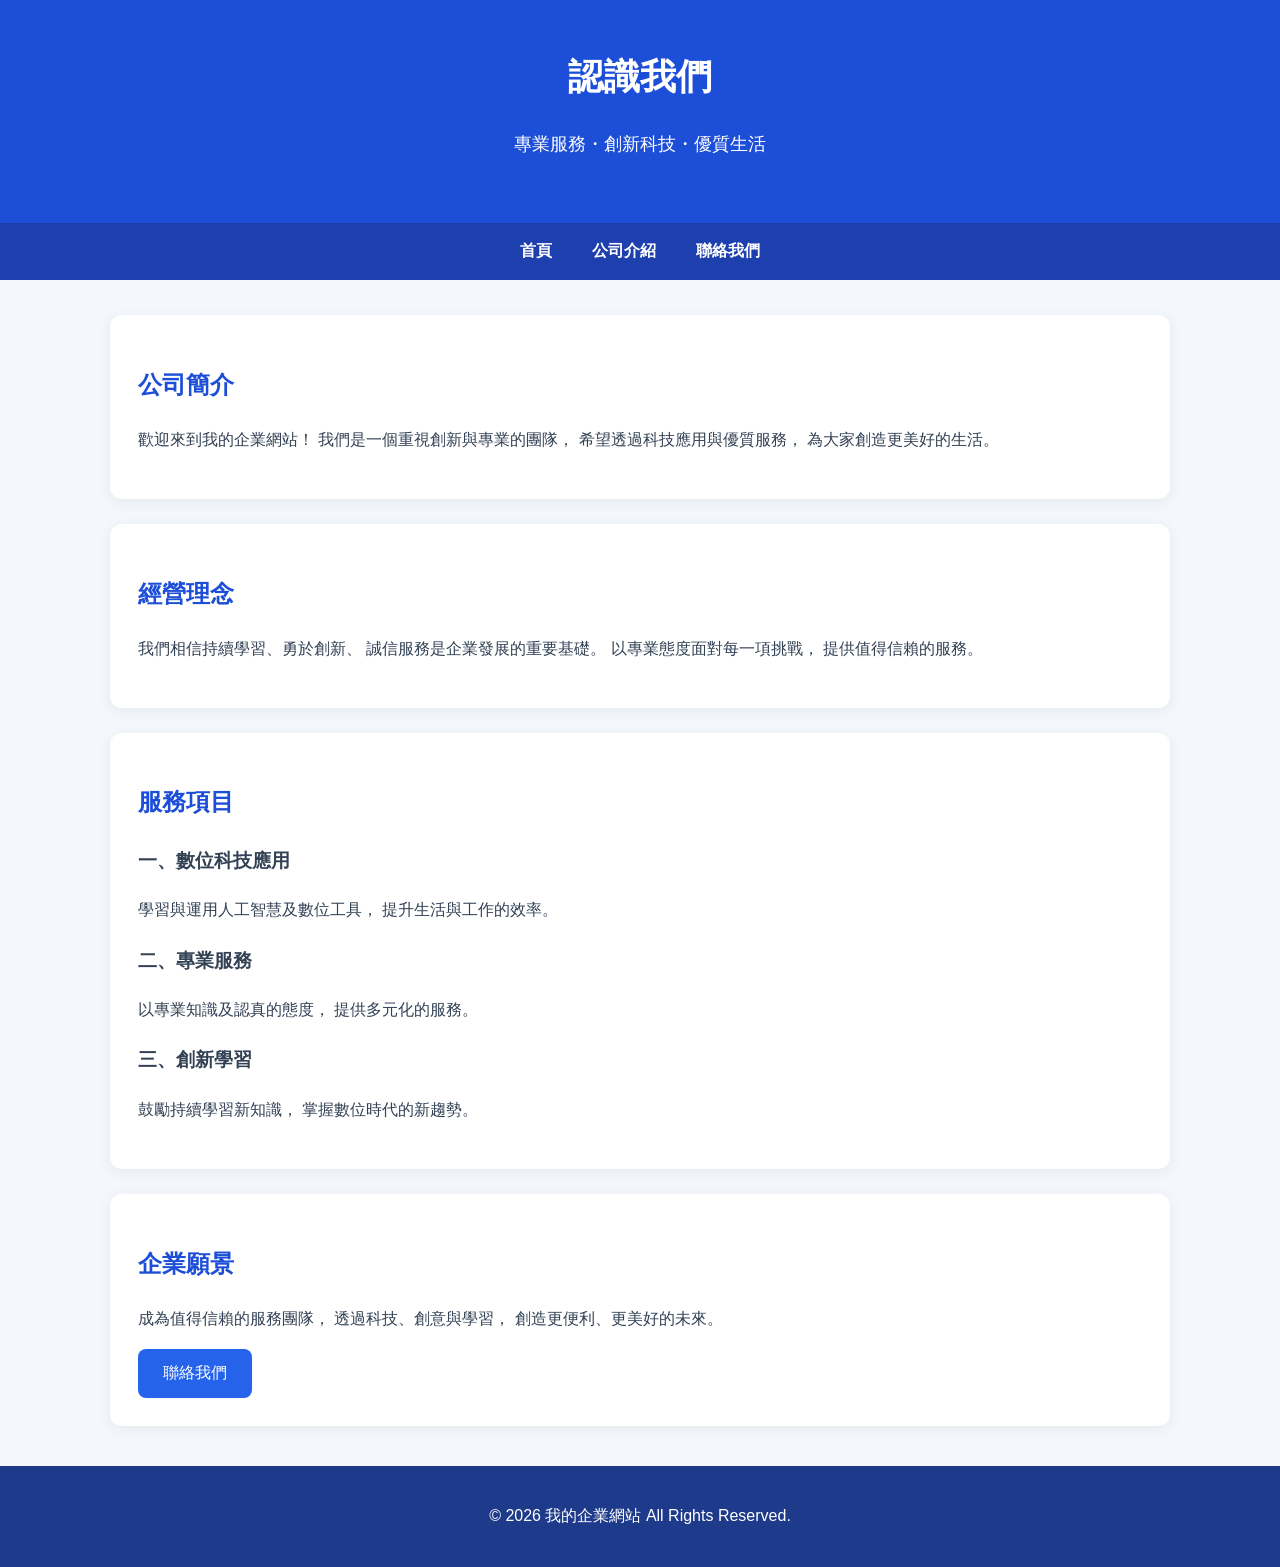
==== about.html @ f69230e0 "Create about.html" ====
<!DOCTYPE html>
<html lang="zh-Hant">

<head>
  <meta charset="UTF-8">
  <meta name="viewport" content="width=device-width, initial-scale=1.0">

  <title>公司介紹｜我的企業網站</title>

  <link rel="stylesheet" href="style.css">
</head>

<body>

  <!-- 網站標題 -->
  <header>
    <h1>認識我們</h1>
    <p>專業服務・創新科技・優質生活</p>
  </header>

  <!-- 導覽選單 -->
  <nav>
    <a href="index.html">首頁</a>
    <a href="about.html">公司介紹</a>
    <a href="contact.html">聯絡我們</a>
  </nav>

  <main class="container">

    <!-- 公司簡介 -->
    <section class="card">
      <h2>公司簡介</h2>

      <p>
        歡迎來到我的企業網站！
        我們是一個重視創新與專業的團隊，
        希望透過科技應用與優質服務，
        為大家創造更美好的生活。
      </p>
    </section>

    <!-- 經營理念 -->
    <section class="card">
      <h2>經營理念</h2>

      <p>
        我們相信持續學習、勇於創新、
        誠信服務是企業發展的重要基礎。
        以專業態度面對每一項挑戰，
        提供值得信賴的服務。
      </p>
    </section>

    <!-- 服務項目 -->
    <section class="card">
      <h2>服務項目</h2>

      <h3>一、數位科技應用</h3>
      <p>
        學習與運用人工智慧及數位工具，
        提升生活與工作的效率。
      </p>

      <h3>二、專業服務</h3>
      <p>
        以專業知識及認真的態度，
        提供多元化的服務。
      </p>

      <h3>三、創新學習</h3>
      <p>
        鼓勵持續學習新知識，
        掌握數位時代的新趨勢。
      </p>
    </section>

    <!-- 企業願景 -->
    <section class="card">
      <h2>企業願景</h2>

      <p>
        成為值得信賴的服務團隊，
        透過科技、創意與學習，
        創造更便利、更美好的未來。
      </p>

      <a href="contact.html" class="button">
        聯絡我們
      </a>
    </section>

  </main>

  <!-- 網站頁尾 -->
  <footer>
    <p>© 2026 我的企業網站 All Rights Reserved.</p>
  </footer>

</body>
</html>
---- style.css ----
/* 全網站共用設計 */

* {
  box-sizing: border-box;
}

body {
  margin: 0;
  font-family: Arial, "Microsoft JhengHei", sans-serif;
  color: #334155;
  background: #f4f8fc;
  line-height: 1.8;
}

header {
  background: #1d4ed8;
  color: white;
  text-align: center;
  padding: 45px 20px;
}

header h1 {
  margin: 0;
  font-size: 36px;
}

header p {
  font-size: 18px;
}

nav {
  background: #1e40af;
  text-align: center;
  padding: 14px;
}

nav a {
  color: white;
  text-decoration: none;
  margin: 0 18px;
  font-weight: bold;
}

nav a:hover {
  color: #bfdbfe;
}

.container {
  max-width: 1100px;
  margin: 35px auto;
  padding: 0 20px;
}

.card {
  background: white;
  padding: 28px;
  margin-bottom: 25px;
  border-radius: 12px;
  box-shadow: 0 3px 15px #00000010;
}

h2 {
  color: #1d4ed8;
}

.button {
  display: inline-block;
  background: #2563eb;
  color: white;
  padding: 10px 25px;
  border-radius: 8px;
  text-decoration: none;
  border: none;
  cursor: pointer;
}

.button:hover {
  background: #1e40af;
}

input, textarea {
  width: 100%;
  padding: 12px;
  margin: 8px 0 18px;
  border: 1px solid #cbd5e1;
  border-radius: 6px;
  font-size: 16px;
}

label {
  font-weight: bold;
}

footer {
  background: #1e3a8a;
  color: white;
  text-align: center;
  padding: 20px;
  margin-top: 40px;
}

/* RWD 響應式設計 */

@media (max-width: 600px) {
  header {
    padding: 30px 15px;
  }

  header h1 {
    font-size: 25px;
  }

  nav a {
    display: inline-block;
    margin: 5px 8px;
  }

  .container {
    padding: 0 12px;
    margin: 20px auto;
  }

  .card {
    padding: 18px;
  }
}
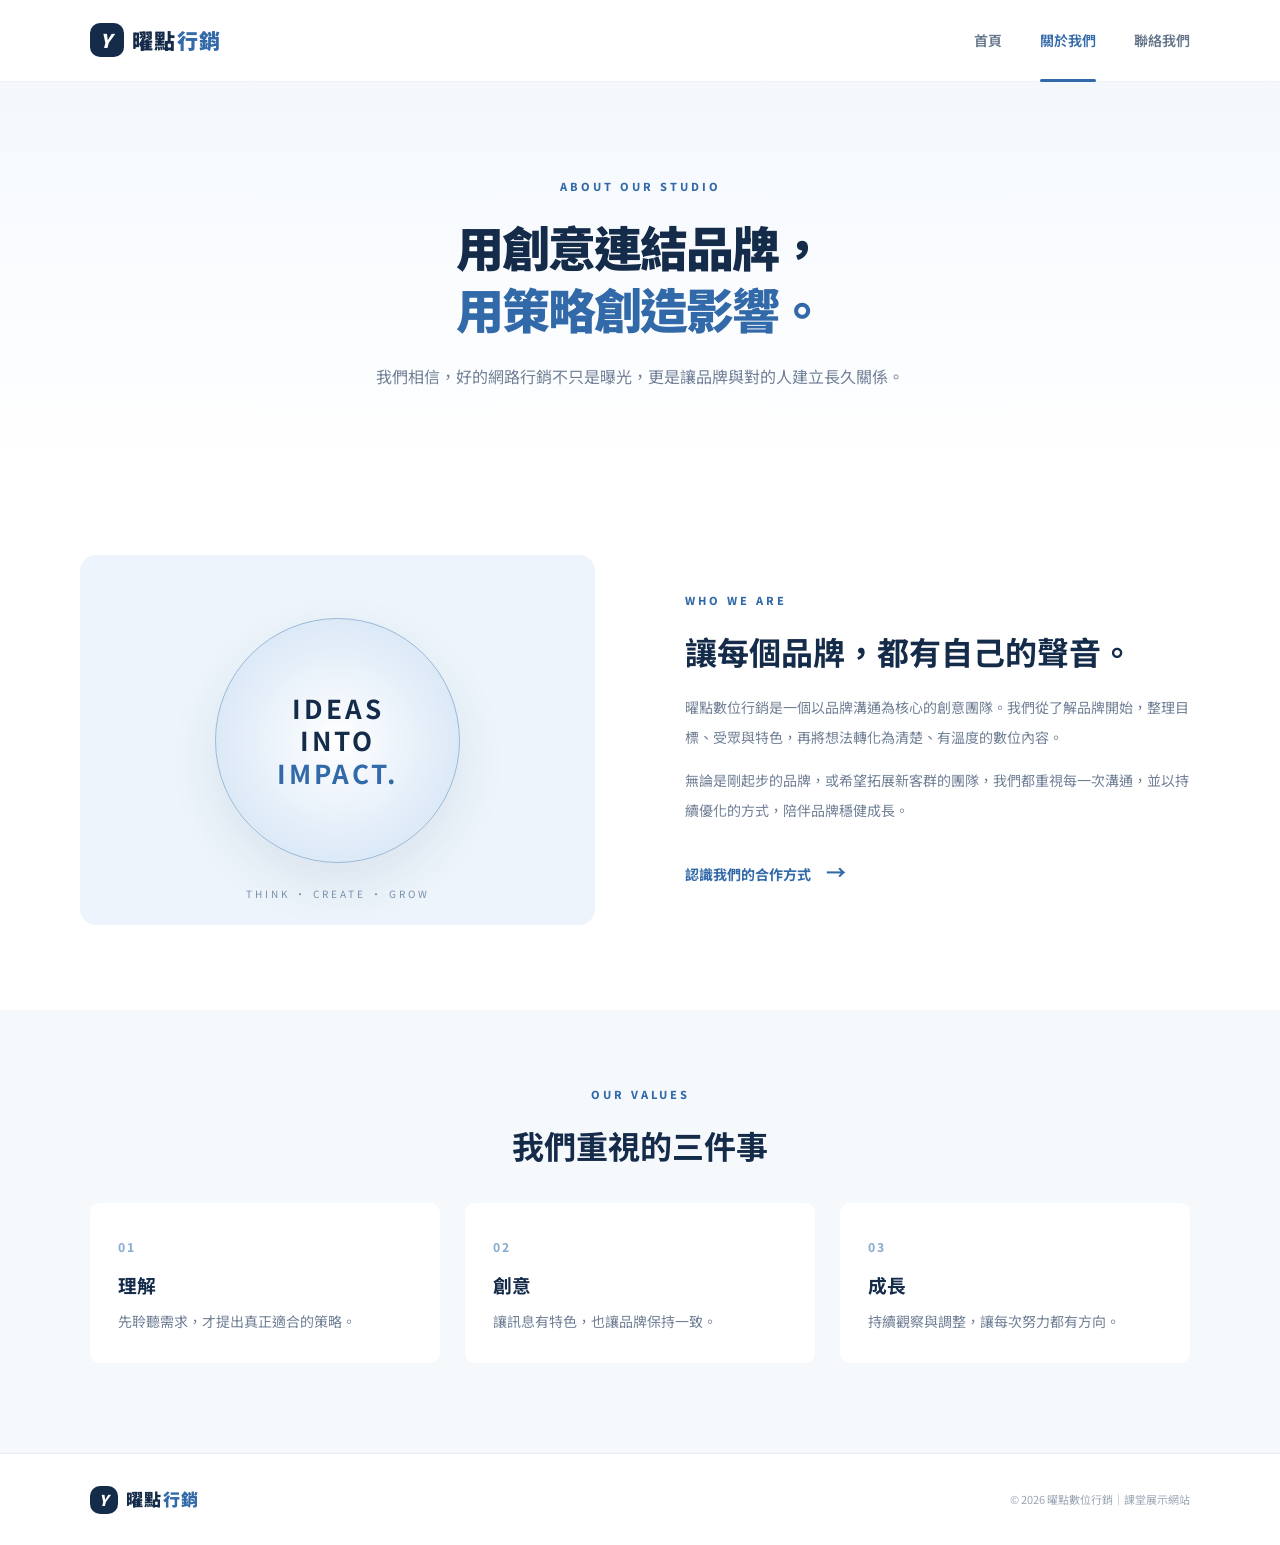
==== commit 18231590: "Add files via upload" ====
--- a/about.html
+++ b/about.html
@@ -1,101 +1,35 @@
-
 <!DOCTYPE html>
 <html lang="zh-Hant">
-
 <head>
   <meta charset="UTF-8">
   <meta name="viewport" content="width=device-width, initial-scale=1.0">
-
-  <title>公司介紹｜我的企業網站</title>
-
+  <title>曜點數位行銷｜關於我們</title>
   <link rel="stylesheet" href="style.css">
 </head>
-
 <body>
-
-  <!-- 網站標題 -->
-  <header>
-    <h1>認識我們</h1>
-    <p>專業服務・創新科技・優質生活</p>
+  <header class="site-header">
+    <a class="logo" href="index.html"><span class="logo-mark">Y</span> 曜點<span>行銷</span></a>
+    <nav><a href="index.html">首頁</a><a class="active" href="about.html">關於我們</a><a href="contact.html">聯絡我們</a></nav>
   </header>
-
-  <!-- 導覽選單 -->
-  <nav>
-    <a href="index.html">首頁</a>
-    <a href="about.html">公司介紹</a>
-    <a href="contact.html">聯絡我們</a>
-  </nav>
-
-  <main class="container">
-
-    <!-- 公司簡介 -->
-    <section class="card">
-      <h2>公司簡介</h2>
-
-      <p>
-        歡迎來到我的企業網站！
-        我們是一個重視創新與專業的團隊，
-        希望透過科技應用與優質服務，
-        為大家創造更美好的生活。
-      </p>
+  <main>
+    <section class="page-hero">
+      <p class="eyebrow">ABOUT OUR STUDIO</p>
+      <h1>用創意連結品牌，<br><span>用策略創造影響。</span></h1>
+      <p>我們相信，好的網路行銷不只是曝光，更是讓品牌與對的人建立長久關係。</p>
     </section>
-
-    <!-- 經營理念 -->
-    <section class="card">
-      <h2>經營理念</h2>
-
-      <p>
-        我們相信持續學習、勇於創新、
-        誠信服務是企業發展的重要基礎。
-        以專業態度面對每一項挑戰，
-        提供值得信賴的服務。
-      </p>
+    <section class="about-layout section">
+      <div class="about-visual"><div class="visual-circle"><span>IDEAS<br>INTO<br><b>IMPACT.</b></span></div><div class="visual-caption">THINK · CREATE · GROW</div></div>
+      <div class="about-copy"><p class="eyebrow">WHO WE ARE</p><h2>讓每個品牌，都有自己的聲音。</h2><p>曜點數位行銷是一個以品牌溝通為核心的創意團隊。我們從了解品牌開始，整理目標、受眾與特色，再將想法轉化為清楚、有溫度的數位內容。</p><p>無論是剛起步的品牌，或希望拓展新客群的團隊，我們都重視每一次溝通，並以持續優化的方式，陪伴品牌穩健成長。</p><a class="text-link" href="contact.html">認識我們的合作方式 <span>→</span></a></div>
     </section>
-
-    <!-- 服務項目 -->
-    <section class="card">
-      <h2>服務項目</h2>
-
-      <h3>一、數位科技應用</h3>
-      <p>
-        學習與運用人工智慧及數位工具，
-        提升生活與工作的效率。
-      </p>
-
-      <h3>二、專業服務</h3>
-      <p>
-        以專業知識及認真的態度，
-        提供多元化的服務。
-      </p>
-
-      <h3>三、創新學習</h3>
-      <p>
-        鼓勵持續學習新知識，
-        掌握數位時代的新趨勢。
-      </p>
+    <section class="values-section">
+      <div class="section-heading"><p class="eyebrow">OUR VALUES</p><h2>我們重視的三件事</h2></div>
+      <div class="value-grid">
+        <article><span>01</span><h3>理解</h3><p>先聆聽需求，才提出真正適合的策略。</p></article>
+        <article><span>02</span><h3>創意</h3><p>讓訊息有特色，也讓品牌保持一致。</p></article>
+        <article><span>03</span><h3>成長</h3><p>持續觀察與調整，讓每次努力都有方向。</p></article>
+      </div>
     </section>
-
-    <!-- 企業願景 -->
-    <section class="card">
-      <h2>企業願景</h2>
-
-      <p>
-        成為值得信賴的服務團隊，
-        透過科技、創意與學習，
-        創造更便利、更美好的未來。
-      </p>
-
-      <a href="contact.html" class="button">
-        聯絡我們
-      </a>
-    </section>
-
   </main>
-
-  <!-- 網站頁尾 -->
-  <footer>
-    <p>© 2026 我的企業網站 All Rights Reserved.</p>
-  </footer>
-
+  <footer><a class="logo footer-logo" href="index.html"><span class="logo-mark">Y</span> 曜點<span>行銷</span></a><p>© 2026 曜點數位行銷｜課堂展示網站</p></footer>
 </body>
-</html>
+</html>
--- a/style.css
+++ b/style.css
@@ -1,127 +1,9 @@
-
-/* 全網站共用設計 */
-
-* {
-  box-sizing: border-box;
-}
-
-body {
-  margin: 0;
-  font-family: Arial, "Microsoft JhengHei", sans-serif;
-  color: #334155;
-  background: #f4f8fc;
-  line-height: 1.8;
-}
-
-header {
-  background: #1d4ed8;
-  color: white;
-  text-align: center;
-  padding: 45px 20px;
-}
-
-header h1 {
-  margin: 0;
-  font-size: 36px;
-}
-
-header p {
-  font-size: 18px;
-}
-
-nav {
-  background: #1e40af;
-  text-align: center;
-  padding: 14px;
-}
-
-nav a {
-  color: white;
-  text-decoration: none;
-  margin: 0 18px;
-  font-weight: bold;
-}
-
-nav a:hover {
-  color: #bfdbfe;
-}
-
-.container {
-  max-width: 1100px;
-  margin: 35px auto;
-  padding: 0 20px;
-}
-
-.card {
-  background: white;
-  padding: 28px;
-  margin-bottom: 25px;
-  border-radius: 12px;
-  box-shadow: 0 3px 15px #00000010;
-}
-
-h2 {
-  color: #1d4ed8;
-}
-
-.button {
-  display: inline-block;
-  background: #2563eb;
-  color: white;
-  padding: 10px 25px;
-  border-radius: 8px;
-  text-decoration: none;
-  border: none;
-  cursor: pointer;
-}
-
-.button:hover {
-  background: #1e40af;
-}
-
-input, textarea {
-  width: 100%;
-  padding: 12px;
-  margin: 8px 0 18px;
-  border: 1px solid #cbd5e1;
-  border-radius: 6px;
-  font-size: 16px;
-}
-
-label {
-  font-weight: bold;
-}
-
-footer {
-  background: #1e3a8a;
-  color: white;
-  text-align: center;
-  padding: 20px;
-  margin-top: 40px;
-}
-
-/* RWD 響應式設計 */
-
-@media (max-width: 600px) {
-  header {
-    padding: 30px 15px;
-  }
-
-  header h1 {
-    font-size: 25px;
-  }
-
-  nav a {
-    display: inline-block;
-    margin: 5px 8px;
-  }
-
-  .container {
-    padding: 0 12px;
-    margin: 20px auto;
-  }
-
-  .card {
-    padding: 18px;
-  }
-}
+@import url('https://fonts.googleapis.com/css2?family=Noto+Sans+TC:wght@400;500;600;700;800;900&display=swap');
+:root{--navy:#142b49;--blue:#3269a8;--sky:#eaf2fb;--ink:#1c2b3d;--muted:#718096;--line:#e5ebf2;--white:#fff}
+*{box-sizing:border-box}html{scroll-behavior:smooth}body{margin:0;font-family:'Noto Sans TC',sans-serif;color:var(--ink);background:#fff;line-height:1.8}a{text-decoration:none;color:inherit}.site-header{height:82px;padding:0 max(7%,calc((100% - 1160px)/2));display:flex;align-items:center;justify-content:space-between;border-bottom:1px solid #edf1f5;background:#fff}.logo{font-size:21px;font-weight:900;letter-spacing:1px;color:var(--navy);display:flex;align-items:center;gap:8px}.logo>span:last-child{color:var(--blue);margin-left:-7px}.logo-mark{width:34px;height:34px;background:var(--navy);color:#fff;border-radius:10px;display:grid;place-items:center;font-size:19px;font-style:italic}.site-header nav{display:flex;gap:38px}.site-header nav a{font-size:14px;color:#65758a;font-weight:600;position:relative}.site-header nav a:hover,.site-header nav a.active{color:var(--blue)}.site-header nav a.active:after{content:'';position:absolute;bottom:-29px;left:0;width:100%;height:3px;background:var(--blue);border-radius:5px}
+.hero{max-width:1160px;margin:auto;min-height:580px;padding:90px 20px 100px;display:grid;grid-template-columns:1fr 1fr;align-items:center;gap:40px}.eyebrow{font-size:11px;letter-spacing:3px;color:var(--blue);font-weight:800;margin:0 0 18px}.hero h1,.page-hero h1{font-size:clamp(40px,5vw,60px);line-height:1.3;letter-spacing:-2px;color:var(--navy);margin:0 0 22px;font-weight:900}.hero h1 span,.page-hero h1 span{color:var(--blue)}.hero-copy{color:var(--muted);max-width:470px;line-height:2;margin-bottom:32px}.button{display:inline-flex;align-items:center;gap:28px;background:var(--blue);color:#fff;padding:13px 23px;border-radius:6px;font-size:14px;font-weight:700;box-shadow:0 8px 20px #3269a833;transition:.2s;border:0;cursor:pointer}.button:hover{background:var(--navy);transform:translateY(-2px)}.button span{font-size:20px;line-height:1}
+.hero-art{height:370px;position:relative;display:grid;place-items:center;background:radial-gradient(circle,#e5effb 0,#f5f8fc 50%,transparent 72%)}.orbit{position:absolute;border:1px solid #c9d9ec;border-radius:50%;transform:rotate(-25deg)}.orbit-one{width:390px;height:190px}.orbit-two{width:300px;height:300px;border-style:dashed}.art-card{position:absolute;background:#fff;border:1px solid #edf1f6;border-radius:15px;box-shadow:0 20px 50px #1c3b5c18;padding:24px}.card-main{width:245px;left:16%;top:23%;z-index:2}.mini-label,.art-card small{display:block;color:#8b9aae;font-size:10px;letter-spacing:1.5px}.card-main strong{display:block;font-size:42px;color:var(--navy);line-height:1.5}.bars{height:65px;display:flex;align-items:end;gap:8px;margin-top:10px}.bars i{display:block;flex:1;border-radius:4px 4px 0 0;background:#8fb3dd;height:35%}.bars i:nth-child(2){height:55%}.bars i:nth-child(3){height:43%}.bars i:nth-child(4){height:75%}.bars i:nth-child(5){height:60%}.bars i:nth-child(6){height:88%}.bars i:nth-child(7){height:100%;background:var(--blue)}.card-float{right:6%;bottom:17%;z-index:3;padding:17px 22px}.card-float strong{display:block;color:var(--navy)}.bubble{display:grid;place-items:center;width:32px;height:32px;background:#eaf2fb;color:var(--blue);border-radius:10px;margin-bottom:8px}.art-dot{position:absolute;width:12px;height:12px;border-radius:50%;background:#79a6d6}.dot-one{top:12%;right:24%}.dot-two{bottom:16%;left:17%;width:8px;height:8px}
+.section{max-width:1160px;margin:auto;padding:85px 20px}.section-heading{text-align:center;margin-bottom:42px}.section-heading h2,.about-copy h2{font-size:32px;color:var(--navy);margin:0 0 10px;line-height:1.4}.section-heading>p:last-child{color:var(--muted);margin:0}.service-grid{display:grid;grid-template-columns:repeat(3,1fr);gap:22px}.service-card{position:relative;padding:34px 30px 38px;border:1px solid var(--line);border-radius:12px;transition:.25s;background:#fff;overflow:hidden}.service-card:hover{transform:translateY(-5px);box-shadow:0 16px 40px #1c3b5c12;border-color:#cbd9e8}.service-icon{width:48px;height:48px;border-radius:13px;background:var(--sky);color:var(--blue);display:grid;place-items:center;font-size:25px;margin-bottom:22px}.service-card h3{color:var(--navy);margin:0 0 9px;font-size:19px}.service-card p{font-size:14px;color:var(--muted);margin:0;line-height:1.9}.card-number{position:absolute;right:25px;bottom:13px;color:#e8eef5;font-size:30px;font-weight:900}.cta-band{background:var(--navy);padding:48px max(7%,calc((100% - 1120px)/2));display:flex;justify-content:space-between;align-items:center;color:#fff}.cta-band .eyebrow{color:#9fc2e8;margin-bottom:6px}.cta-band h2{font-size:25px;margin:0}.button-light{background:#fff;color:var(--navy);box-shadow:none}.button-light:hover{background:#eaf2fb;color:var(--navy)}
+.page-hero{padding:95px 20px 80px;text-align:center;background:linear-gradient(180deg,#f4f8fd,#fff)}.page-hero h1{font-size:48px}.page-hero>p:last-child{color:var(--muted);max-width:600px;margin:0 auto}.about-layout{display:grid;grid-template-columns:1fr 1fr;align-items:center;gap:90px}.about-visual{height:370px;background:#edf4fb;border-radius:16px;display:grid;place-items:center;position:relative;overflow:hidden}.visual-circle{width:245px;height:245px;border:1px solid #9bb8d7;border-radius:50%;display:grid;place-items:center;background:radial-gradient(circle,#fff 0,#dce9f7 70%);box-shadow:0 20px 50px #24476a18}.visual-circle span{font-size:26px;line-height:1.25;letter-spacing:3px;font-weight:700;color:var(--navy);text-align:center}.visual-circle b{color:var(--blue)}.visual-caption{position:absolute;bottom:22px;font-size:10px;letter-spacing:3px;color:#7890aa}.about-copy h2{margin-bottom:20px}.about-copy>p:not(.eyebrow){font-size:14px;color:var(--muted);line-height:2.1}.text-link{display:inline-block;color:var(--blue);font-size:14px;font-weight:700;margin-top:15px}.text-link span{font-size:20px;margin-left:12px}.values-section{background:#f6f9fc;padding:75px 7% 90px}.values-section .section-heading{margin-bottom:35px}.value-grid{max-width:1100px;margin:auto;display:grid;grid-template-columns:repeat(3,1fr);gap:25px}.value-grid article{background:#fff;padding:28px;border-radius:10px}.value-grid article>span{color:#8eafd2;font-size:12px;font-weight:800;letter-spacing:2px}.value-grid h3{color:var(--navy);margin:8px 0}.value-grid p{font-size:14px;color:var(--muted);margin:0}
+.contact-hero{padding-bottom:65px}.contact-wrap{max-width:1080px;margin:0 auto 100px;padding:0 20px;display:grid;grid-template-columns:.8fr 1.2fr;gap:75px}.contact-info{padding-top:22px}.contact-info h2{font-size:30px;line-height:1.5;color:var(--navy);margin:0 0 15px}.contact-info>p:not(.eyebrow){color:var(--muted);font-size:14px;margin-bottom:38px}.info-line{display:flex;align-items:center;gap:15px;margin:22px 0}.info-line>span{width:42px;height:42px;border-radius:10px;background:var(--sky);color:var(--blue);display:grid;place-items:center;font-size:19px}.info-line small{display:block;color:#9aa8b8;font-size:10px;letter-spacing:2px}.info-line strong{font-size:13px;color:var(--navy)}.contact-form{padding:35px;background:#fff;border:1px solid var(--line);border-radius:13px;box-shadow:0 15px 45px #1c3b5c0b}.contact-form label{display:block;color:var(--navy);font-size:13px;font-weight:700;margin:0 0 8px}.contact-form em{color:#d46a6a;font-style:normal}.contact-form input,.contact-form textarea{display:block;width:100%;padding:13px 14px;border:1px solid #dfe6ee;border-radius:6px;font:inherit;font-size:13px;margin-bottom:22px;outline:none;background:#fbfcfe}.contact-form input:focus,.contact-form textarea:focus{border-color:#7ca4d0;box-shadow:0 0 0 3px #eaf2fb}.contact-form textarea{resize:vertical}.submit-button{font-family:inherit}.form-note{font-size:11px;color:#98a5b4;margin:14px 0 0}.hp-field{position:absolute;left:-5000px;width:1px;height:1px;overflow:hidden}footer{border-top:1px solid var(--line);padding:25px max(7%,calc((100% - 1160px)/2));display:flex;align-items:center;justify-content:space-between}footer p{font-size:11px;color:#9aa6b4}.footer-logo{font-size:17px}.footer-logo .logo-mark{width:28px;height:28px;font-size:15px}
+@media(max-width:760px){.site-header{height:auto;min-height:75px;padding:15px 5%;gap:15px;flex-wrap:wrap}.site-header nav{gap:20px}.site-header nav a.active:after{bottom:-8px}.hero{grid-template-columns:1fr;padding:65px 7% 55px;gap:5px}.hero-art{height:300px}.card-main{left:12%}.card-float{right:5%}.section{padding:60px 7%}.service-grid,.value-grid{grid-template-columns:1fr}.cta-band{padding:38px 7%;gap:20px;align-items:flex-start;flex-direction:column}.page-hero{padding:65px 7% 55px}.page-hero h1{font-size:39px}.about-layout{grid-template-columns:1fr;gap:35px}.about-visual{height:300px}.contact-wrap{grid-template-columns:1fr;gap:25px;margin-bottom:65px}.contact-form{padding:25px 20px}footer{padding:22px 6%;gap:12px;flex-direction:column;align-items:flex-start}footer p{margin:0}}
